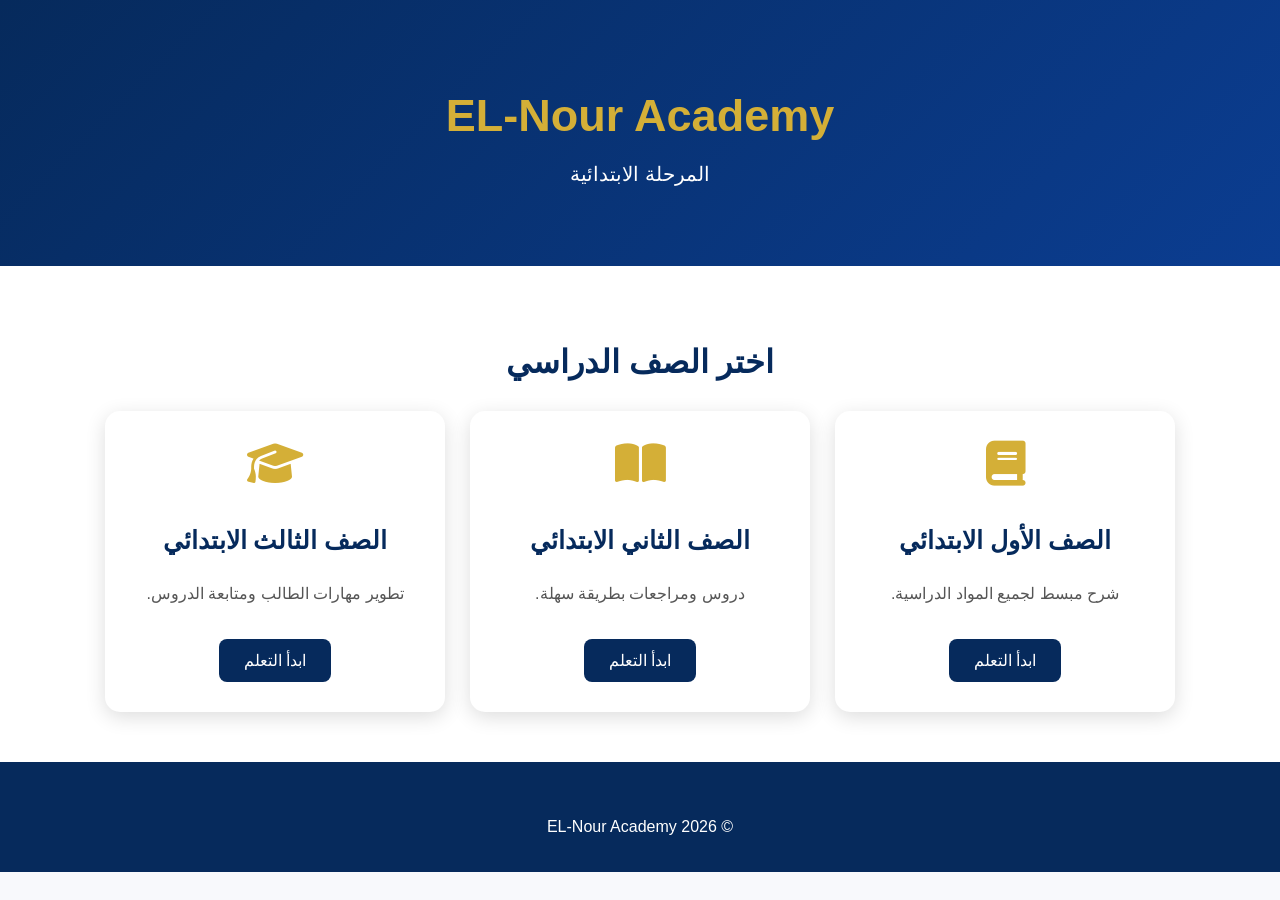
==== primary.html @ ddb8e013 "Create primary.html" ====
<!DOCTYPE html>
<html lang="ar" dir="rtl">

<head>

<meta charset="UTF-8">
<meta name="viewport" content="width=device-width, initial-scale=1.0">

<title>المرحلة الابتدائية - EL-Nour Academy</title>

<link rel="stylesheet" href="style.css">

<link rel="stylesheet" href="https://cdnjs.cloudflare.com/ajax/libs/font-awesome/6.5.0/css/all.min.css">

</head>


<body>


<header>

<h1>EL-Nour Academy</h1>

<p>المرحلة الابتدائية</p>

</header>



<section class="courses-section">

<h2>اختر الصف الدراسي</h2>


<div class="courses">


<div class="card">

<i class="fa-solid fa-book"></i>

<h3>الصف الأول الابتدائي</h3>

<p>
شرح مبسط لجميع المواد الدراسية.
</p>

<button>
ابدأ التعلم
</button>

</div>



<div class="card">

<i class="fa-solid fa-book-open"></i>

<h3>الصف الثاني الابتدائي</h3>

<p>
دروس ومراجعات بطريقة سهلة.
</p>

<button>
ابدأ التعلم
</button>

</div>



<div class="card">

<i class="fa-solid fa-graduation-cap"></i>

<h3>الصف الثالث الابتدائي</h3>

<p>
تطوير مهارات الطالب ومتابعة الدروس.
</p>

<button>
ابدأ التعلم
</button>

</div>


</div>


</section>



<footer>

<p>
© 2026 EL-Nour Academy
</p>

</footer>


</body>

</html>
---- style.css ----
body {
    margin: 0;
    font-family: "Arial", sans-serif;
    background: #f8f9fc;
    color: #333;
    text-align: center;
}

header {
    background: linear-gradient(135deg, #062a5c, #0b3d91);
    color: white;
    padding: 60px 20px;
}

header h1 {
    font-size: 45px;
    color: #d4af37;
    margin-bottom: 10px;
}

header p {
    font-size: 20px;
}

nav {
    background: white;
    padding: 20px;
    box-shadow: 0 3px 10px #ddd;
}

nav a {
    color: #062a5c;
    text-decoration: none;
    margin: 15px;
    font-weight: bold;
}

nav a:hover {
    color: #d4af37;
}

section {
    padding: 50px 20px;
}

section h2 {
    color: #062a5c;
    font-size: 32px;
}

button {
    background: #d4af37;
    color: white;
    border: none;
    padding: 15px 35px;
    border-radius: 30px;
    font-size: 18px;
    cursor: pointer;
}

button:hover {
    background: #b8941f;
}

footer {
    background: #062a5c;
    color: white;
    padding: 25px;
}
.hero {
    background: linear-gradient(
        rgba(6,42,92,0.85),
        rgba(6,42,92,0.85)
    );
    color: white;
    padding: 90px 20px;
    border-radius: 0 0 40px 40px;
}

.hero h2 {
    font-size: 40px;
    color: #d4af37;
    margin-bottom: 20px;
}

.hero p {
    font-size: 20px;
    max-width: 700px;
    margin: auto;
    line-height: 1.8;
}
.courses-section {
    background: #ffffff;
}

.courses {
    display: flex;
    justify-content: center;
    gap: 25px;
    flex-wrap: wrap;
    margin-top: 30px;
}

.card {
    background: white;
    width: 280px;
    padding: 30px;
    border-radius: 15px;
    box-shadow: 0 5px 20px #ddd;
    transition: 0.3s;
}

.card:hover {
    transform: translateY(-10px);
}

.card h3 {
    color: #062a5c;
    font-size: 25px;
}

.card p {
    line-height: 1.8;
    color: #555;
}

.card button {
    margin-top: 15px;
}
.about {
    background: #f8f9fc;
}

.about > p {
    max-width: 800px;
    margin: 20px auto;
    font-size: 18px;
    line-height: 1.8;
}

.about-box {
    display: flex;
    justify-content: center;
    gap: 25px;
    flex-wrap: wrap;
    margin-top: 40px;
}

.about-box div {
    background: white;
    width: 250px;
    padding: 30px;
    border-radius: 15px;
    box-shadow: 0 5px 20px #ddd;
}

.about-box i {
    font-size: 40px;
    color: #d4af37;
    margin-bottom: 15px;
}

.about-box h3 {
    color: #062a5c;
}
    .about {
    background: #f8f9fc;
}

.about > p {
    max-width: 800px;
    margin: 20px auto;
    font-size: 18px;
    line-height: 1.8;
}

.about-box {
    display: flex;
    justify-content: center;
    gap: 25px;
    flex-wrap: wrap;
    margin-top: 40px;
}

.about-box div {
    background: white;
    width: 250px;
    padding: 30px;
    border-radius: 15px;
    box-shadow: 0 5px 20px #ddd;
}

.about-box i {
    font-size: 40px;
    color: #d4af37;
    margin-bottom: 15px;
}

.about-box h3 {
    color: #062a5c;
}
.instructors {
    background: white;
}

.instructor-box {
    display: flex;
    justify-content: center;
    gap: 25px;
    flex-wrap: wrap;
    margin-top: 40px;
}

.instructor-card {
    width: 250px;
    background: #f8f9fc;
    padding: 30px;
    border-radius: 15px;
    box-shadow: 0 5px 20px #ddd;
    transition: 0.3s;
}

.instructor-card:hover {
    transform: translateY(-10px);
}

.instructor-card i {
    font-size: 45px;
    color: #d4af37;
    margin-bottom: 15px;
}

.instructor-card h3 {
    color: #062a5c;
}

.instructor-card p {
    line-height: 1.7;
}
.register {
    background: #f8f9fc;
}

.register form {
    max-width: 500px;
    margin: 30px auto;
    display: flex;
    flex-direction: column;
    gap: 15px;
}

.register input,
.register select {
    padding: 15px;
    border: 1px solid #ddd;
    border-radius: 10px;
    font-size: 16px;
    text-align: right;
}

.register button {
    margin-top: 10px;
}
footer {
    background: #062a5c;
    color: white;
    padding: 40px 20px 20px;
    text-align: center;
}

.footer-content h2 {
    color: #d4af37;
    font-size: 30px;
}

.footer-content p {
    max-width: 600px;
    margin: 15px auto;
    line-height: 1.8;
}

.copyright {
    margin-top: 25px;
    border-top: 1px solid rgba(255,255,255,0.3);
    padding-top: 15px;
    font-size: 14px;
}
.footer-content i {
    color: #d4af37;
    margin-left: 8px;
    font-size: 18px;
}
.card i {
    font-size: 45px;
    color: #d4af37;
    margin-bottom: 15px;
}

.card button {
    background: #062a5c;
    color: white;
    border: none;
    padding: 12px 25px;
    border-radius: 8px;
    cursor: pointer;
    font-size: 16px;
}

.card button:hover {
    background: #d4af37;
    color: #062a5c;
}
.levels {
    background: #ffffff;
    text-align: center;
}

.level-box {
    display: flex;
    justify-content: center;
    gap: 25px;
    flex-wrap: wrap;
    margin-top: 35px;
}

.level-card {
    width: 250px;
    background: #f8f9fc;
    padding: 30px;
    border-radius: 15px;
    box-shadow: 0 5px 20px #ddd;
    transition: 0.3s;
}

.level-card:hover {
    transform: translateY(-10px);
}

.level-card i {
    font-size: 45px;
    color: #d4af37;
    margin-bottom: 15px;
}

.level-card h3 {
    color: #062a5c;
}

.level-card p {
    line-height: 1.7;
}
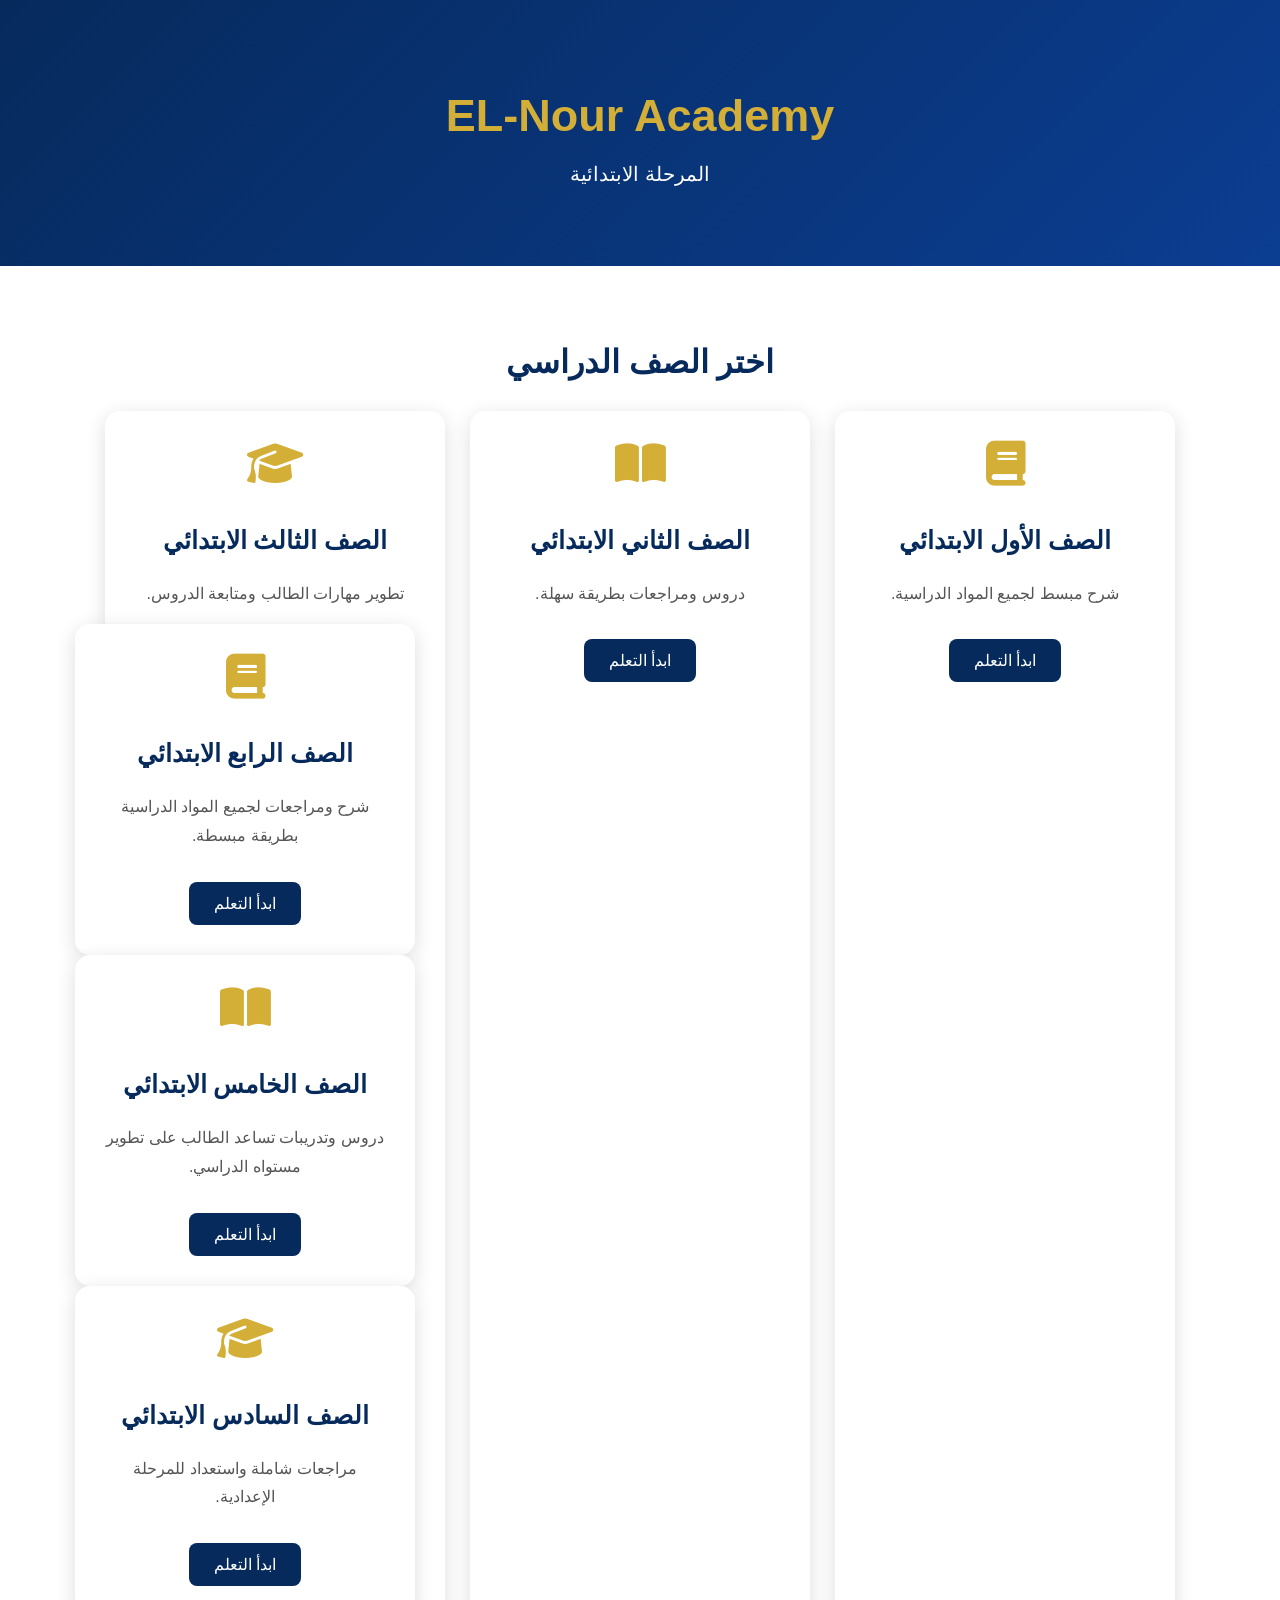
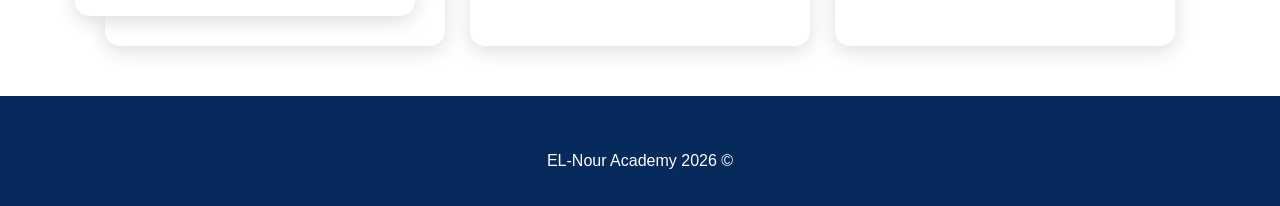
==== commit f886adde: "Update primary.html" ====
--- a/primary.html
+++ b/primary.html
@@ -81,6 +81,15 @@
 <p>
 تطوير مهارات الطالب ومتابعة الدروس.
 </p>
+<div class="card">
+
+<i class="fa-solid fa-book"></i>
+
+<h3>الصف الرابع الابتدائي</h3>
+
+<p>
+شرح ومراجعات لجميع المواد الدراسية بطريقة مبسطة.
+</p>
 
 <button>
 ابدأ التعلم
@@ -89,12 +98,46 @@
 </div>
 
 
+<div class="card">
+
+<i class="fa-solid fa-book-open"></i>
+
+<h3>الصف الخامس الابتدائي</h3>
+
+<p>
+دروس وتدريبات تساعد الطالب على تطوير مستواه الدراسي.
+</p>
+
+<button>
+ابدأ التعلم
+</button>
+
+</div>
+
+
+<div class="card">
+
+<i class="fa-solid fa-graduation-cap"></i>
+
+<h3>الصف السادس الابتدائي</h3>
+
+<p>
+مراجعات شاملة واستعداد للمرحلة الإعدادية.
+</p>
+
+
+<button>
+ابدأ التعلم
+</button>
+
+</div>
+  
+</div>
+
 </div>
 
 
 </section>
-
-
 
 <footer>
 
--- a/style.css
+++ b/style.css
@@ -349,3 +349,12 @@
 .level-card p {
     line-height: 1.7;
 }
+.level-card {
+    text-decoration: none;
+    color: inherit;
+    display: block;
+}
+
+.level-card:hover {
+    color: inherit;
+}
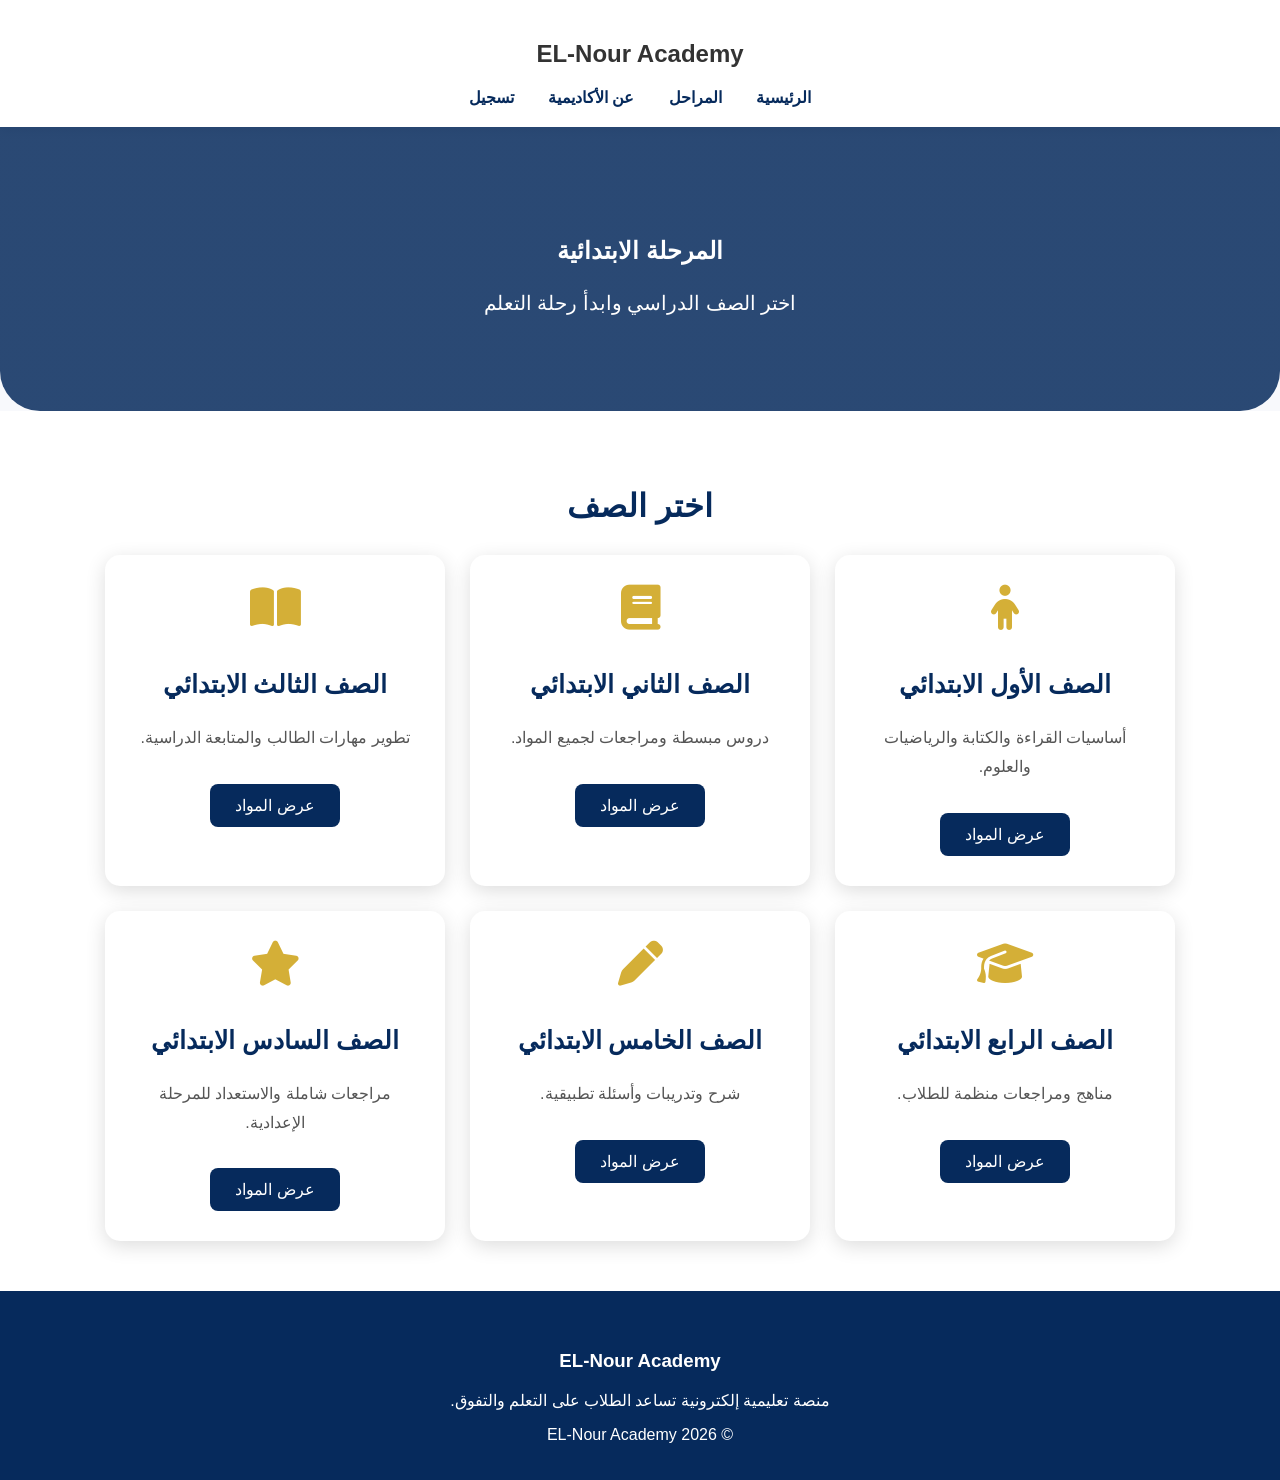
==== commit 85ccff42: "Update primary.html" ====
--- a/primary.html
+++ b/primary.html
@@ -6,7 +6,7 @@
 <meta charset="UTF-8">
 <meta name="viewport" content="width=device-width, initial-scale=1.0">
 
-<title>المرحلة الابتدائية - EL-Nour Academy</title>
+<title>المرحلة الابتدائية | EL-Nour Academy</title>
 
 <link rel="stylesheet" href="style.css">
 
@@ -18,128 +18,119 @@
 <body>
 
 
-<header>
+<nav>
 
-<h1>EL-Nour Academy</h1>
+<h2>EL-Nour Academy</h2>
 
-<p>المرحلة الابتدائية</p>
+<div>
+<a href="index.html">الرئيسية</a>
+<a href="index.html#levels">المراحل</a>
+<a href="index.html#about">عن الأكاديمية</a>
+<a href="index.html#register">تسجيل</a>
+</div>
 
-</header>
+</nav>
+
+
+
+<section class="hero">
+
+<h1>المرحلة الابتدائية</h1>
+
+<p>
+اختر الصف الدراسي وابدأ رحلة التعلم
+</p>
+
+</section>
 
 
 
 <section class="courses-section">
 
-<h2>اختر الصف الدراسي</h2>
+<h2>اختر الصف</h2>
 
 
 <div class="courses">
 
 
 <div class="card">
-
-<i class="fa-solid fa-book"></i>
-
+<i class="fa-solid fa-child"></i>
 <h3>الصف الأول الابتدائي</h3>
-
 <p>
-شرح مبسط لجميع المواد الدراسية.
+أساسيات القراءة والكتابة والرياضيات والعلوم.
 </p>
-
-<button>
-ابدأ التعلم
-</button>
-
+<button>عرض المواد</button>
 </div>
 
 
 
 <div class="card">
-
-<i class="fa-solid fa-book-open"></i>
-
+<i class="fa-solid fa-book"></i>
 <h3>الصف الثاني الابتدائي</h3>
-
 <p>
-دروس ومراجعات بطريقة سهلة.
+دروس مبسطة ومراجعات لجميع المواد.
 </p>
-
-<button>
-ابدأ التعلم
-</button>
-
+<button>عرض المواد</button>
 </div>
 
 
 
 <div class="card">
+<i class="fa-solid fa-book-open"></i>
+<h3>الصف الثالث الابتدائي</h3>
+<p>
+تطوير مهارات الطالب والمتابعة الدراسية.
+</p>
+<button>عرض المواد</button>
+</div>
 
+
+
+<div class="card">
 <i class="fa-solid fa-graduation-cap"></i>
+<h3>الصف الرابع الابتدائي</h3>
+<p>
+مناهج ومراجعات منظمة للطلاب.
+</p>
+<button>عرض المواد</button>
+</div>
 
-<h3>الصف الثالث الابتدائي</h3>
 
+
+<div class="card">
+<i class="fa-solid fa-pen"></i>
+<h3>الصف الخامس الابتدائي</h3>
 <p>
-تطوير مهارات الطالب ومتابعة الدروس.
+شرح وتدريبات وأسئلة تطبيقية.
 </p>
+<button>عرض المواد</button>
+</div>
+
+
+
 <div class="card">
+<i class="fa-solid fa-star"></i>
+<h3>الصف السادس الابتدائي</h3>
+<p>
+مراجعات شاملة والاستعداد للمرحلة الإعدادية.
+</p>
+<button>عرض المواد</button>
+</div>
 
-<i class="fa-solid fa-book"></i>
-
-<h3>الصف الرابع الابتدائي</h3>
-
-<p>
-شرح ومراجعات لجميع المواد الدراسية بطريقة مبسطة.
-</p>
-
-<button>
-ابدأ التعلم
-</button>
 
 </div>
 
+</section>
 
-<div class="card">
 
-<i class="fa-solid fa-book-open"></i>
 
-<h3>الصف الخامس الابتدائي</h3>
+<footer>
+
+<h3>EL-Nour Academy</h3>
 
 <p>
-دروس وتدريبات تساعد الطالب على تطوير مستواه الدراسي.
+منصة تعليمية إلكترونية تساعد الطلاب على التعلم والتفوق.
 </p>
-
-<button>
-ابدأ التعلم
-</button>
-
-</div>
-
-
-<div class="card">
-
-<i class="fa-solid fa-graduation-cap"></i>
-
-<h3>الصف السادس الابتدائي</h3>
-
-<p>
-مراجعات شاملة واستعداد للمرحلة الإعدادية.
-</p>
-
-
-<button>
-ابدأ التعلم
-</button>
-
-</div>
-  
-</div>
-
-</div>
-
-
-</section>
-
-<footer>
 
 <p>
 © 2026 EL-Nour Academy
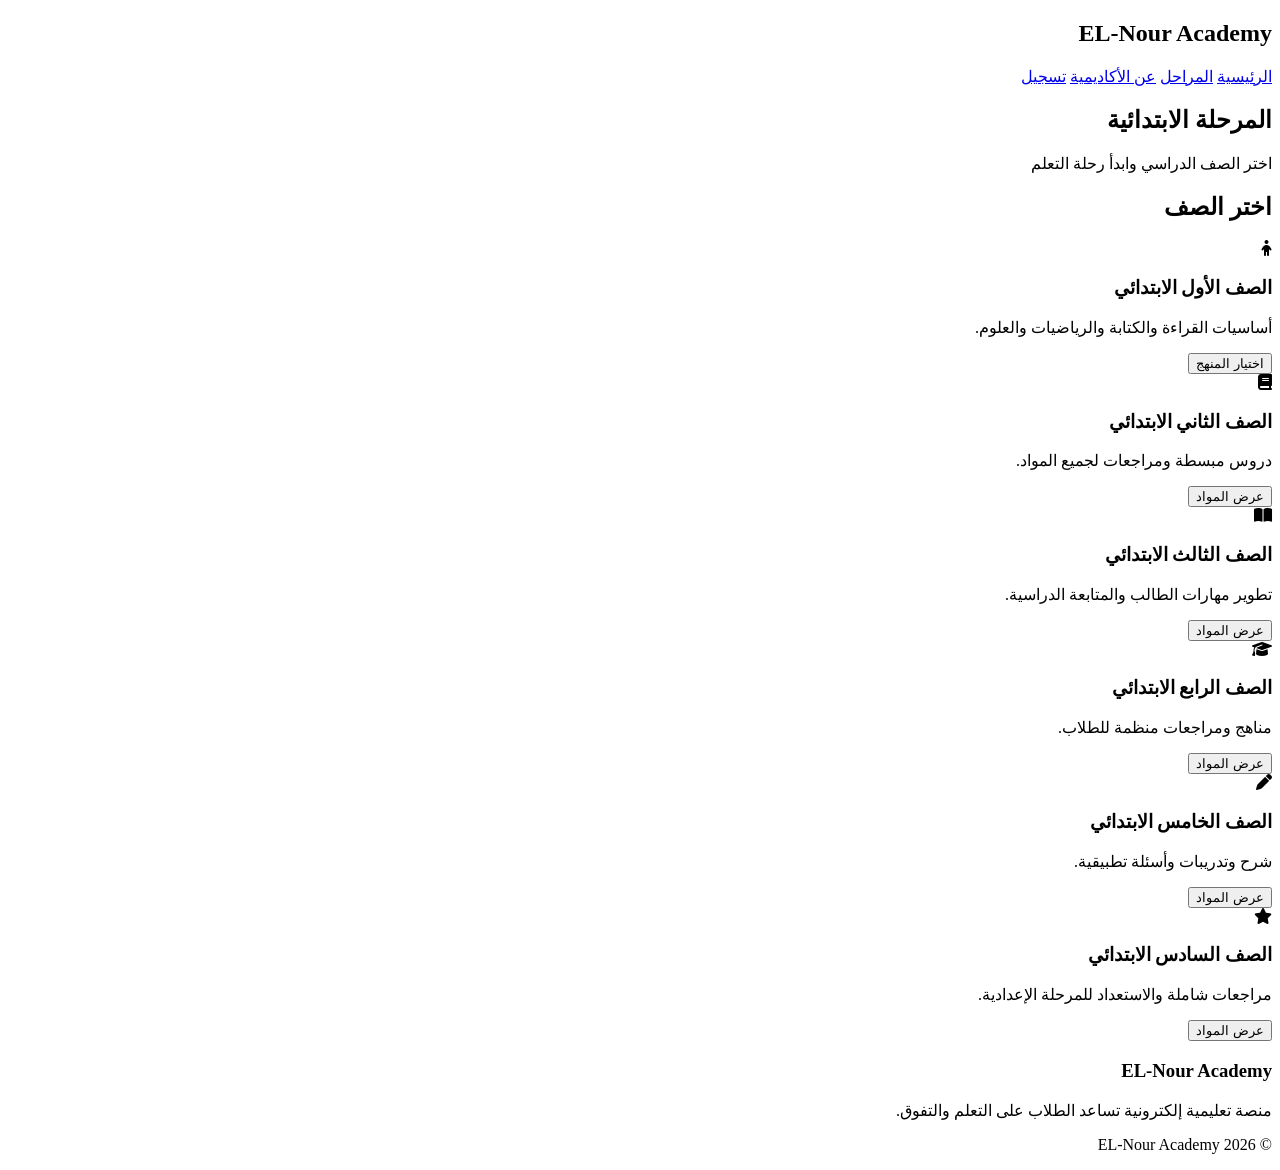
==== commit 8ca04914: "Update primary.html" ====
--- a/primary.html
+++ b/primary.html
@@ -8,8 +8,8 @@
 
 <title>المرحلة الابتدائية | EL-Nour Academy</title>
 
-<link rel="stylesheet" href="style.css">
-
+<link rel="stylesheet" href="cssLcss/style.css">
+  
 <link rel="stylesheet" href="https://cdnjs.cloudflare.com/ajax/libs/font-awesome/6.5.0/css/all.min.css">
 
 </head>
@@ -55,11 +55,19 @@
 
 <div class="card">
 <i class="fa-solid fa-child"></i>
+
 <h3>الصف الأول الابتدائي</h3>
+
 <p>
 أساسيات القراءة والكتابة والرياضيات والعلوم.
 </p>
-<button>عرض المواد</button>
+
+<a href="grade1.html">
+<button>
+اختيار المنهج
+</button>
+</a>
+
 </div>
 
 
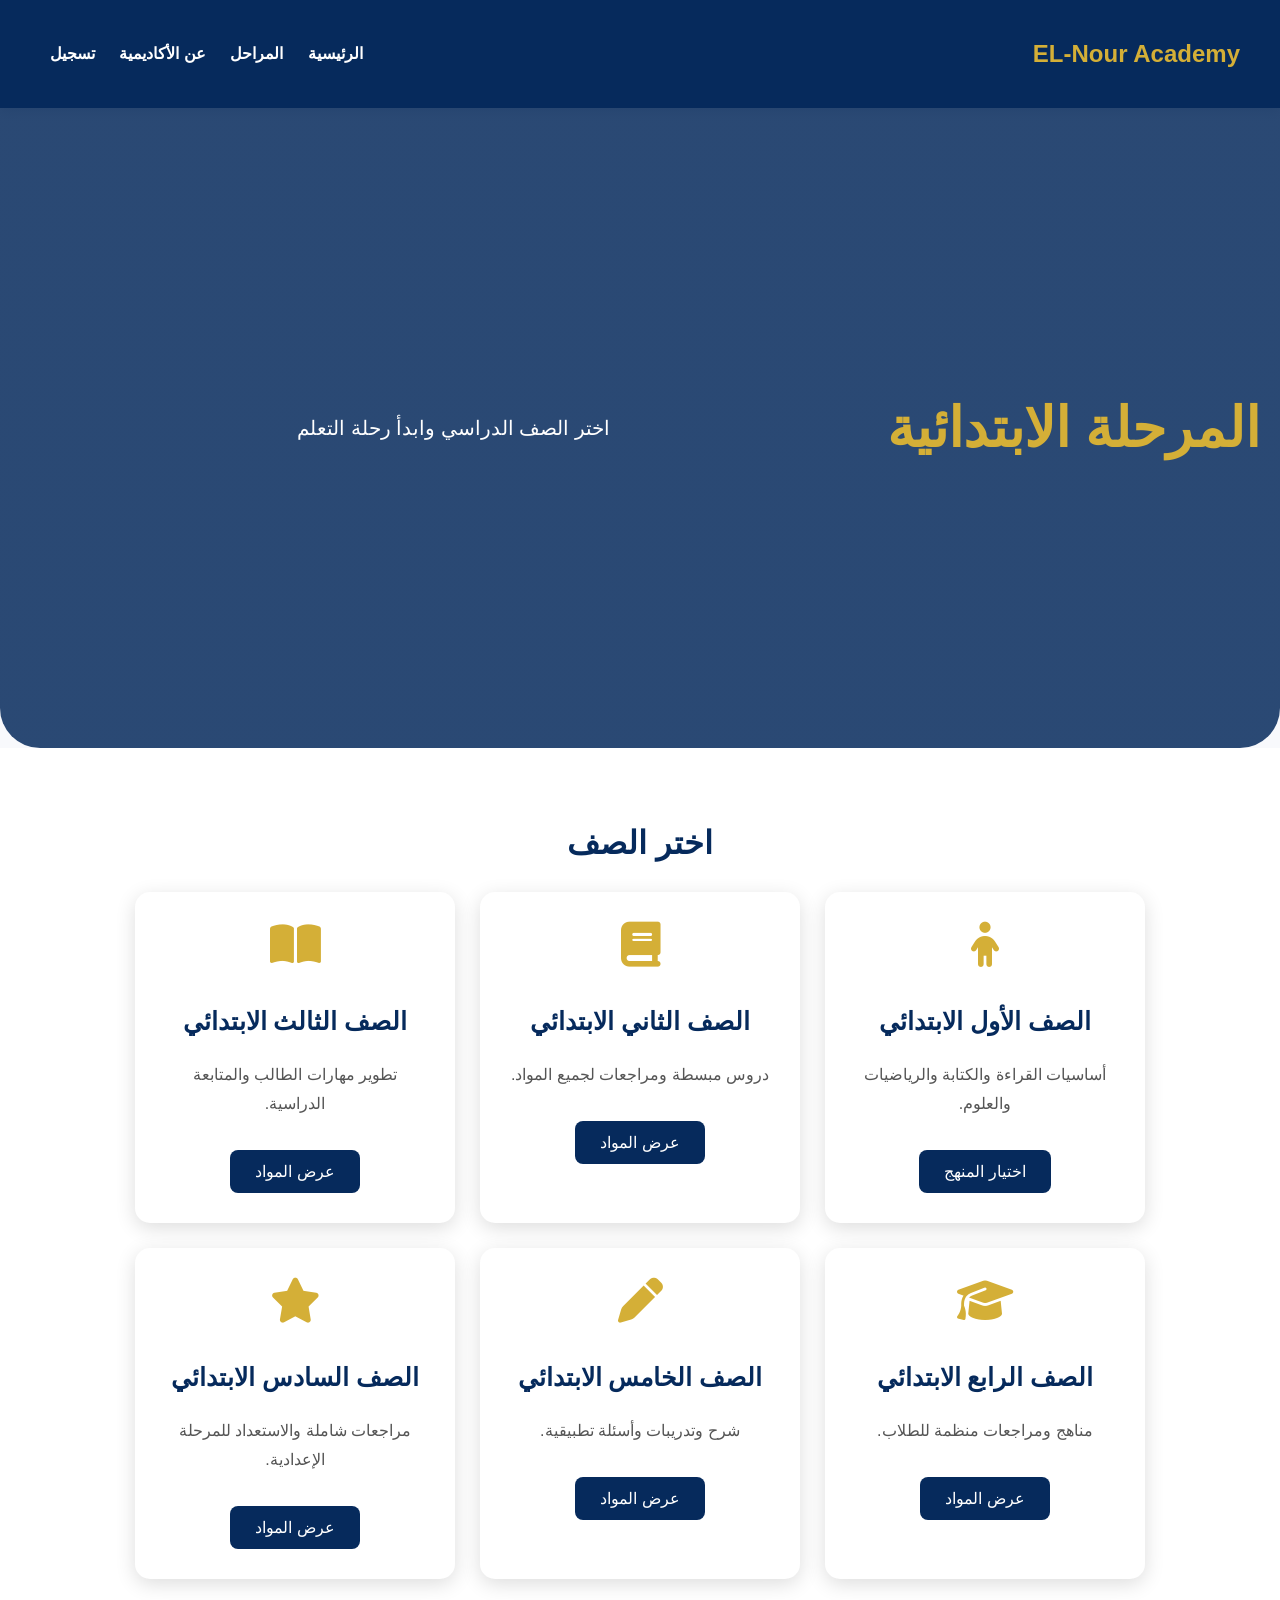
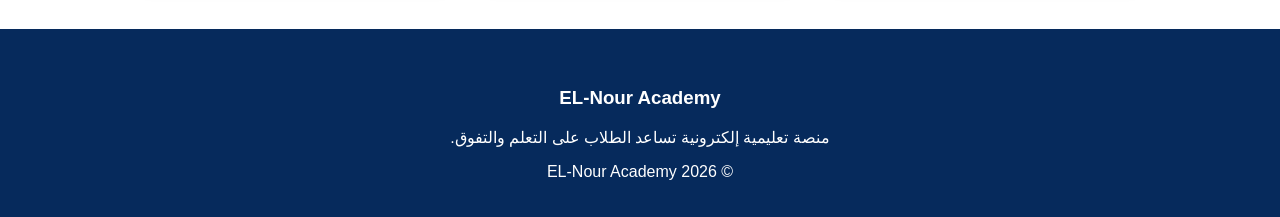
==== commit 1f95128d: "Update primary.html" ====
--- a/primary.html
+++ b/primary.html
@@ -8,7 +8,7 @@
 
 <title>المرحلة الابتدائية | EL-Nour Academy</title>
 
-<link rel="stylesheet" href="cssLcss/style.css">
+<link rel="stylesheet" href="css/css/style.css">
   
 <link rel="stylesheet" href="https://cdnjs.cloudflare.com/ajax/libs/font-awesome/6.5.0/css/all.min.css">
 
--- a/css/css/style.css
+++ b/css/css/style.css
@@ -0,0 +1,476 @@
+body {
+    margin: 0;
+    font-family: "Arial", sans-serif;
+    background: #f8f9fc;
+    color: #333;
+    text-align: center;
+}
+
+header {
+    background: linear-gradient(135deg, #062a5c, #0b3d91);
+    color: white;
+    padding: 60px 20px;
+}
+
+header h1 {
+    font-size: 45px;
+    color: #d4af37;
+    margin-bottom: 10px;
+}
+
+header p {
+    font-size: 20px;
+}
+
+nav {
+    background: white;
+    padding: 20px;
+    box-shadow: 0 3px 10px #ddd;
+}
+
+nav a {
+    color: #062a5c;
+    text-decoration: none;
+    margin: 15px;
+    font-weight: bold;
+}
+
+nav a:hover {
+    color: #d4af37;
+}
+
+section {
+    padding: 50px 20px;
+}
+
+section h2 {
+    color: #062a5c;
+    font-size: 32px;
+}
+
+button {
+    background: #d4af37;
+    color: white;
+    border: none;
+    padding: 15px 35px;
+    border-radius: 30px;
+    font-size: 18px;
+    cursor: pointer;
+}
+
+button:hover {
+    background: #b8941f;
+}
+
+footer {
+    background: #062a5c;
+    color: white;
+    padding: 25px;
+}
+.hero {
+    background: linear-gradient(
+        rgba(6,42,92,0.85),
+        rgba(6,42,92,0.85)
+    );
+    color: white;
+    padding: 90px 20px;
+    border-radius: 0 0 40px 40px;
+}
+
+.hero h2 {
+    font-size: 40px;
+    color: #d4af37;
+    margin-bottom: 20px;
+}
+
+.hero p {
+    font-size: 20px;
+    max-width: 700px;
+    margin: auto;
+    line-height: 1.8;
+}
+.courses-section {
+    background: #ffffff;
+}
+
+.courses {
+    display: flex;
+    justify-content: center;
+    gap: 25px;
+    flex-wrap: wrap;
+    margin-top: 30px;
+}
+
+.card {
+    background: white;
+    width: 280px;
+    padding: 30px;
+    border-radius: 15px;
+    box-shadow: 0 5px 20px #ddd;
+    transition: 0.3s;
+}
+
+.card:hover {
+    transform: translateY(-10px);
+}
+
+.card h3 {
+    color: #062a5c;
+    font-size: 25px;
+}
+
+.card p {
+    line-height: 1.8;
+    color: #555;
+}
+
+.card button {
+    margin-top: 15px;
+}
+.about {
+    background: #f8f9fc;
+}
+
+.about > p {
+    max-width: 800px;
+    margin: 20px auto;
+    font-size: 18px;
+    line-height: 1.8;
+}
+
+.about-box {
+    display: flex;
+    justify-content: center;
+    gap: 25px;
+    flex-wrap: wrap;
+    margin-top: 40px;
+}
+
+.about-box div {
+    background: white;
+    width: 250px;
+    padding: 30px;
+    border-radius: 15px;
+    box-shadow: 0 5px 20px #ddd;
+}
+
+.about-box i {
+    font-size: 40px;
+    color: #d4af37;
+    margin-bottom: 15px;
+}
+
+.about-box h3 {
+    color: #062a5c;
+}
+    .about {
+    background: #f8f9fc;
+}
+
+.about > p {
+    max-width: 800px;
+    margin: 20px auto;
+    font-size: 18px;
+    line-height: 1.8;
+}
+
+.about-box {
+    display: flex;
+    justify-content: center;
+    gap: 25px;
+    flex-wrap: wrap;
+    margin-top: 40px;
+}
+
+.about-box div {
+    background: white;
+    width: 250px;
+    padding: 30px;
+    border-radius: 15px;
+    box-shadow: 0 5px 20px #ddd;
+}
+
+.about-box i {
+    font-size: 40px;
+    color: #d4af37;
+    margin-bottom: 15px;
+}
+
+.about-box h3 {
+    color: #062a5c;
+}
+.instructors {
+    background: white;
+}
+
+.instructor-box {
+    display: flex;
+    justify-content: center;
+    gap: 25px;
+    flex-wrap: wrap;
+    margin-top: 40px;
+}
+
+.instructor-card {
+    width: 250px;
+    background: #f8f9fc;
+    padding: 30px;
+    border-radius: 15px;
+    box-shadow: 0 5px 20px #ddd;
+    transition: 0.3s;
+}
+
+.instructor-card:hover {
+    transform: translateY(-10px);
+}
+
+.instructor-card i {
+    font-size: 45px;
+    color: #d4af37;
+    margin-bottom: 15px;
+}
+
+.instructor-card h3 {
+    color: #062a5c;
+}
+
+.instructor-card p {
+    line-height: 1.7;
+}
+.register {
+    background: #f8f9fc;
+}
+
+.register form {
+    max-width: 500px;
+    margin: 30px auto;
+    display: flex;
+    flex-direction: column;
+    gap: 15px;
+}
+
+.register input,
+.register select {
+    padding: 15px;
+    border: 1px solid #ddd;
+    border-radius: 10px;
+    font-size: 16px;
+    text-align: right;
+}
+
+.register button {
+    margin-top: 10px;
+}
+footer {
+    background: #062a5c;
+    color: white;
+    padding: 40px 20px 20px;
+    text-align: center;
+}
+
+.footer-content h2 {
+    color: #d4af37;
+    font-size: 30px;
+}
+
+.footer-content p {
+    max-width: 600px;
+    margin: 15px auto;
+    line-height: 1.8;
+}
+
+.copyright {
+    margin-top: 25px;
+    border-top: 1px solid rgba(255,255,255,0.3);
+    padding-top: 15px;
+    font-size: 14px;
+}
+.footer-content i {
+    color: #d4af37;
+    margin-left: 8px;
+    font-size: 18px;
+}
+.card i {
+    font-size: 45px;
+    color: #d4af37;
+    margin-bottom: 15px;
+}
+
+.card button {
+    background: #062a5c;
+    color: white;
+    border: none;
+    padding: 12px 25px;
+    border-radius: 8px;
+    cursor: pointer;
+    font-size: 16px;
+}
+
+.card button:hover {
+    background: #d4af37;
+    color: #062a5c;
+}
+.levels {
+    background: #ffffff;
+    text-align: center;
+}
+
+.level-box {
+    display: flex;
+    justify-content: center;
+    gap: 25px;
+    flex-wrap: wrap;
+    margin-top: 35px;
+}
+
+.level-card {
+    width: 250px;
+    background: #f8f9fc;
+    padding: 30px;
+    border-radius: 15px;
+    box-shadow: 0 5px 20px #ddd;
+    transition: 0.3s;
+}
+
+.level-card:hover {
+    transform: translateY(-10px);
+}
+
+.level-card i {
+    font-size: 45px;
+    color: #d4af37;
+    margin-bottom: 15px;
+}
+
+.level-card h3 {
+    color: #062a5c;
+}
+
+.level-card p {
+    line-height: 1.7;
+}
+.level-card {
+    text-decoration: none;
+    color: inherit;
+    display: block;
+}
+
+.level-card:hover {
+    color: inherit;
+}
+nav {
+    background: #062a5c;
+    color: white;
+    padding: 20px 40px;
+    display: flex;
+    justify-content: space-between;
+    align-items: center;
+}
+
+nav h2 {
+    color: #d4af37;
+}
+
+nav a {
+    color: white;
+    text-decoration: none;
+    margin: 0 10px;
+}
+
+
+.hero {
+    background: #062a5c;
+    color: white;
+    text-align: center;
+    padding: 70px 20px;
+}
+
+.hero h1 {
+    font-size: 45px;
+    color: #d4af37;
+}
+
+
+.courses {
+    display: flex;
+    justify-content: center;
+    gap: 25px;
+    flex-wrap: wrap;
+}
+
+
+.card {
+    width: 260px;
+    background: white;
+    padding: 30px;
+    text-align: center;
+    border-radius: 15px;
+    box-shadow: 0 5px 20px #ddd;
+}
+
+
+.card i {
+    font-size: 45px;
+    color: #d4af37;
+}
+
+
+.card button {
+    background: #062a5c;
+    color: white;
+    border: none;
+    padding: 12px 25px;
+    border-radius: 8px;
+}
+.hero {
+    min-height: 500px;
+    background: linear-gradient(
+    rgba(6,42,92,.85),
+    rgba(6,42,92,.85)
+    ),
+    url("../images/hero.jpg");
+
+    background-size: cover;
+    background-position: center;
+
+    display: flex;
+    justify-content: center;
+    align-items: center;
+
+    text-align: center;
+    color: white;
+}
+
+
+.hero-content {
+    max-width: 800px;
+}
+
+
+.hero h1 {
+    font-size: 55px;
+    color: #d4af37;
+}
+
+
+.hero h2 {
+    font-size: 35px;
+}
+
+
+.hero p {
+    font-size: 20px;
+    line-height: 2;
+}
+
+
+.hero-buttons a {
+    display: inline-block;
+    margin: 15px;
+    padding: 14px 30px;
+    background: #d4af37;
+    color: #062a5c;
+    text-decoration: none;
+    border-radius: 10px;
+    font-weight: bold;
+}
